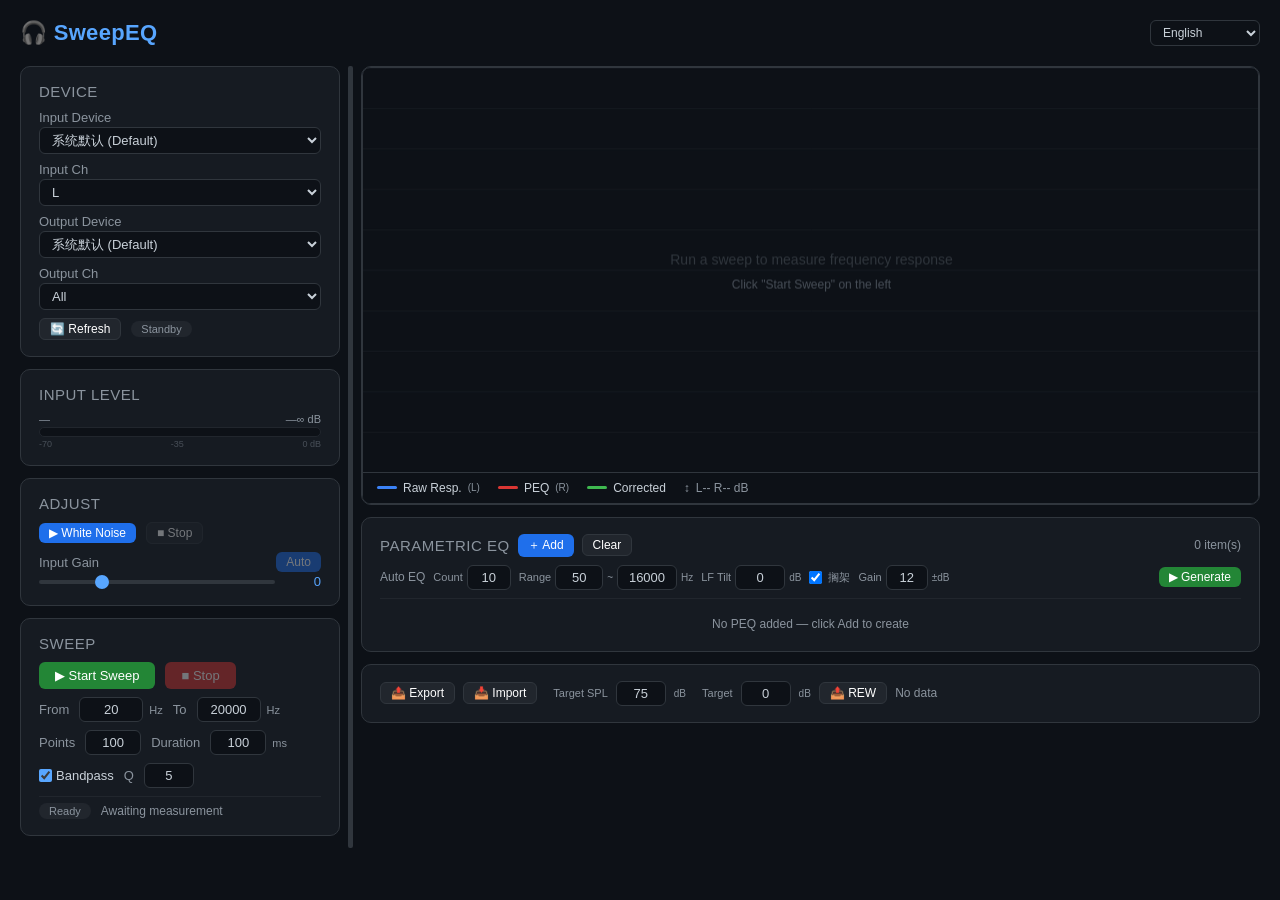
==== index.html @ e8b6a707 "formal commit" ====
<!DOCTYPE html>
<html lang="zh-CN">
<head>
<meta charset="UTF-8">
<meta name="viewport" content="width=device-width, initial-scale=1.0">
<title>SweepEQ — Acoustic Measurement & PEQ</title>
<link rel="stylesheet" href="style.css">
</head>
<body>

<div style="max-width:1400px;margin:0 auto 20px;display:flex;align-items:center;justify-content:space-between">
  <h1 style="margin:0">🎧 SweepEQ</h1>
  <select id="langSelect" style="min-width:110px;background:#0d1117;border:1px solid #30363d;border-radius:6px;color:#c9d1d9;padding:4px 8px;font-size:12px">
    <option value="zh">中文</option>
    <option value="en">English</option>
    <option value="fr">Français</option>
    <option value="es">Español</option>
    <option value="ru">Русский</option>
    <option value="de">Deutsch</option>
    <option value="ja">日本語</option>
    <option value="ko">한국어</option>
    <option value="pt">Português</option>
  </select>
</div>

<div class="app-grid">

<!-- ===== LEFT SIDEBAR ===== -->
<div class="left-col">

  <!-- 设备选择 -->
  <div class="panel" id="devicePanel">
    <h2>设备 / Device</h2>
    <div class="panel-row" style="flex-direction:column;align-items:stretch;gap:2px">
      <label>输入</label>
      <select id="inDevice" class="grow"></select>
    </div>
    <div class="panel-row" style="flex-direction:column;align-items:stretch;gap:2px">
      <label>输入声道</label>
      <select id="inChannel" style="width:100%">
        <option value="0">L</option>
        <option value="1">R</option>
      </select>
    </div>
    <div class="panel-row" id="outDeviceRow" style="flex-direction:column;align-items:stretch;gap:2px">
      <label>输出</label>
      <select id="outDevice" class="grow"></select>
    </div>
    <div class="panel-row" style="flex-direction:column;align-items:stretch;gap:2px">
      <label>输出声道</label>
      <select id="outChannel" style="width:100%">
        <option value="all">全部</option>
        <option value="0">L</option>
        <option value="1">R</option>
      </select>
    </div>
    <div class="panel-row">
      <button id="refreshDevices" class="btn btn-secondary btn-sm">🔄 刷新设备</button>
      <span id="audioStatus" class="status-badge status-idle">待机</span>
    </div>
  </div>

  <!-- 输入电平（独立面板，全局可见） -->
  <div class="panel" id="levelPanel">
    <h2>输入电平 / Input Level</h2>
    <div class="panel-row" style="flex-direction:column;align-items:stretch;gap:2px">
      <div style="display:flex;justify-content:space-between;font-size:11px;color:#8b949e">
        <span id="levelLabel">—</span>
        <span id="levelDB">—∞ dB</span>
      </div>
      <div class="meter-track">
        <div class="meter-fill" id="meterFill" style="width:0%"></div>
      </div>
      <div style="display:flex;justify-content:space-between;font-size:9px;color:#484f58">
        <span>-70</span><span>-35</span><span>0 dB</span>
      </div>
    </div>
  </div>

  <!-- 调整 -->
  <div class="panel" id="adjustPanel">
    <h2>调整 / Adjust</h2>
    <div class="panel-row">
      <button id="playNoiseBtn" class="btn btn-accent btn-sm">▶ 白噪声</button>
      <button id="stopNoiseBtn" class="btn btn-secondary btn-sm" disabled>■ 停止</button>
    </div>
    <div class="panel-row" style="flex-direction:column;align-items:stretch;gap:2px">
      <div style="display:flex;justify-content:space-between;align-items:center">
        <label>输入增益</label>
        <button id="autoLevelBtn" class="btn btn-accent btn-sm" disabled>自动调整</button>
      </div>
      <div style="display:flex;gap:10px;align-items:center">
        <input type="range" id="inGain" min="-12" max="36" value="0" step="1" style="flex:1">
        <span id="inGainVal" class="range-value">0</span>
      </div>
    </div>
  </div>

  <!-- 测试 -->
  <div class="panel" id="sweepPanel">
    <h2>测试 / Sweep</h2>
    <div class="panel-row">
      <button id="startSweepBtn" class="btn btn-primary">▶ 开始扫频</button>
      <button id="stopSweepBtn" class="btn btn-danger" disabled>■ 停止</button>
    </div>
    <div class="panel-row">
      <label>起始</label>
      <input type="number" id="sweepFreqLow" value="20" min="10" max="20000" style="width:64px">
      <span style="font-size:11px;color:#8b949e;margin-left:-4px">Hz</span>
      <label>终止</label>
      <input type="number" id="sweepFreqHigh" value="20000" min="20" max="24000" style="width:64px">
      <span style="font-size:11px;color:#8b949e;margin-left:-4px">Hz</span>
    </div>
    <div class="panel-row">
      <label>点数</label>
      <input type="number" id="sweepPoints" value="100" min="5" max="500" style="width:56px">
      <label>时长</label>
      <input type="number" id="pointDuration" value="100" min="20" max="1000" style="width:56px">
      <span style="font-size:11px;color:#8b949e;margin-left:-4px">ms</span>
    </div>
    <div class="panel-row">
      <label class="chk-label">
        <input type="checkbox" id="useFilter" checked>
        带通滤波
      </label>
      <label>Q</label>
      <input type="number" id="filterQ" value="5" min="0.5" max="20" step="0.5" style="width:50px">
    </div>
    <!-- 进度由下方状态栏显示 -->
    <div class="panel-row" style="margin-top:6px;padding-top:6px;border-top:1px solid #21262d">
      <span id="measureStatus" class="status-badge status-idle">就绪</span>
      <span style="font-size:12px;color:#8b949e" id="statusDetail">等待测量</span>
    </div>
  </div>
</div>

<div class="resizer" id="resizer"></div>

<!-- ===== RIGHT MAIN ===== -->
<div class="right-col">

  <!-- Canvas -->
  <div class="panel" style="padding:0;overflow:hidden">
    <div class="canvas-wrap">
      <canvas id="freqChart"></canvas>
      <div class="canvas-legend">
        <span class="legend-item"><span class="legend-dot" style="background:#3b82f6"></span> 原始频响 <span style="color:#8b949e;font-size:10px">(左轴)</span></span>
        <span class="legend-item"><span class="legend-dot" style="background:#da3633"></span> PEQ <span style="color:#8b949e;font-size:10px">(右轴)</span></span>
        <span class="legend-item"><span class="legend-dot" style="background:#3fb950"></span> 校正后</span>
        <span class="legend-item" style="color:#8b949e">↕ <span id="yRangeLabel">L-- R-- dB</span></span>
      </div>
    </div>
  </div>

  <!-- PEQ -->
  <div class="panel" id="peqPanel">
    <div class="flex-row">
      <h2 style="margin-bottom:0">Parametric EQ</h2>
      <button id="addPeqBtn" class="btn btn-accent btn-sm">＋ 添加</button>
      <button id="clearPeqBtn" class="btn btn-secondary btn-sm">清除</button>
      <span id="peqCount" style="font-size:12px;color:#8b949e;margin-left:auto">0 个</span>
    </div>
    <div class="panel-row" style="flex-wrap:wrap;gap:8px;padding:8px 0;border-bottom:1px solid #21262d;margin-bottom:6px">
      <span style="font-size:12px;color:#8b949e;white-space:nowrap" data-i18n="autoPeqLabel">自动 PEQ</span>
      <span style="display:inline-flex;align-items:center;gap:4px">
        <label style="font-size:11px" data-i18n="autoPeqCount">数量</label>
        <input type="number" id="autoPeqCount" value="10" min="1" max="20" style="width:44px">
      </span>
      <span style="display:inline-flex;align-items:center;gap:4px">
        <label style="font-size:11px" data-i18n="autoPeqFlat">调整响应范围</label>
        <input type="number" id="autoPeqFreqLow" value="50" min="10" max="20000" style="width:48px">
        <span style="font-size:10px;color:#8b949e">~</span>
        <input type="number" id="autoPeqFreqHigh" value="16000" min="20" max="24000" style="width:60px">
        <span style="font-size:10px;color:#8b949e">Hz</span>
      </span>
      <span style="display:inline-flex;align-items:center;gap:4px">
        <label style="font-size:11px" data-i18n="autoPeqTilt">低频增益</label>
        <input type="number" id="autoPeqTilt" value="0" min="-24" max="24" step="0.5" style="width:50px">
        <span style="font-size:10px;color:#8b949e">dB</span>
      </span>
      <span style="display:inline-flex;align-items:center;gap:4px">
        <label style="font-size:11px">
          <input type="checkbox" id="autoPeqShelving" checked style="margin:0 3px 0 0;vertical-align:middle">
          搁架
        </label>
      </span>
      <span style="display:inline-flex;align-items:center;gap:4px">
        <label style="font-size:11px" data-i18n="autoPeqGain">PEQ 增益</label>
        <input type="number" id="autoPeqMaxGain" value="12" min="1" max="40" style="width:42px">
        <span style="font-size:10px;color:#8b949e">±dB</span>
      </span>
      <button id="autoPeqBtn" class="btn btn-primary btn-sm" style="margin-left:auto" data-i18n="autoPeqBtn">▶ 生成</button>
    </div>
    <div id="peqList" class="peq-list"></div>
    <div id="peqEmpty" class="peq-summary">尚未添加 PEQ — 点击「添加」创建</div>
  </div>

  <!-- 导入/导出 -->
  <div class="panel">
    <div class="flex-row">
      <button id="exportBtn" class="btn btn-secondary btn-sm">📤 导出数据</button>
      <button id="importBtn" class="btn btn-secondary btn-sm">📥 导入数据</button>
      <input type="file" id="importFile" accept=".json" style="display:none">
      <label style="font-size:11px;margin-left:8px" data-i18n="targetSpl">目标 SPL</label>
      <input type="number" id="targetSplInput" value="75" min="40" max="120" step="0.5" style="width:50px">
      <span style="font-size:10px;color:#8b949e">dB</span>
      <label style="font-size:11px;margin-left:8px" data-i18n="autoPeqTarget">目标增益</label>
      <input type="number" id="autoPeqTarget" value="0" min="-40" max="0" step="0.5" style="width:50px">
      <span style="font-size:10px;color:#8b949e">dB</span>
      <button id="exportRewBtn" class="btn btn-secondary btn-sm" data-i18n="exportRew">📤 REW</button>
      <span style="font-size:12px;color:#8b949e" id="dataInfo">无测量数据</span>
    </div>
  </div>
</div>

</div>

<script src="peq.js"></script>
<script src="app.js"></script>
</body>
</html>
---- style.css ----
/* ===== Reset & Base ===== */
*, *::before, *::after { box-sizing: border-box; margin: 0; padding: 0; }
body {
  font-family: -apple-system, BlinkMacSystemFont, 'Segoe UI', Roboto, Helvetica, Arial, sans-serif;
  background: #0d1117;
  color: #c9d1d9;
  padding: 20px;
  min-height: 100vh;
}
h1 {
  font-size: 22px;
  font-weight: 600;
  margin: 0 auto 20px;
  max-width: 1400px;
  color: #58a6ff;
  letter-spacing: 0.3px;
}
h2 {
  font-size: 15px;
  font-weight: 500;
  margin-bottom: 10px;
  color: #8b949e;
  text-transform: uppercase;
  letter-spacing: 0.5px;
}
h3 {
  font-size: 13px;
  font-weight: 500;
  margin-bottom: 6px;
  color: #8b949e;
}
/* ===== Layout ===== */
.app-grid {
  display: flex;
  gap: 8px;
  max-width: 1400px;
  margin: 0 auto;
  align-items: flex-start;
}
.left-col {
  width: 320px;
  flex-shrink: 0;
}
.right-col {
  flex: 1;
  min-width: 0;
}
/* ===== Resizer ===== */
.resizer {
  width: 5px;
  cursor: col-resize;
  flex-shrink: 0;
  align-self: stretch;
  background: #30363d;
  border-radius: 2px;
  transition: background 0.15s;
}
.resizer:hover,
.resizer.resizing {
  background: #58a6ff;
}
@media (max-width: 900px) {
  .app-grid { flex-direction: column; }
  .left-col { width: 100% !important; }
  .right-col { width: 100%; }
  .canvas-wrap canvas { width: 100% !important; height: auto !important; }
  .resizer { display: none; }
  body { padding: 16px 10px; }
}
.panel {
  background: #161b22;
  border: 1px solid #30363d;
  border-radius: 10px;
  padding: 16px 18px;
  margin-bottom: 12px;
}
.panel-row {
  display: flex;
  gap: 10px;
  flex-wrap: wrap;
  align-items: center;
  margin-bottom: 8px;
}
.panel-row:last-child { margin-bottom: 0; }
/* ===== Form Controls ===== */
label {
  font-size: 13px;
  color: #8b949e;
  white-space: nowrap;
}
select, input[type="range"], input[type="number"] {
  background: #0d1117;
  border: 1px solid #30363d;
  border-radius: 6px;
  color: #c9d1d9;
  padding: 4px 8px;
  font-size: 13px;
}
select { min-width: 120px; }
select:focus { border-color: #58a6ff; outline: none; }
input[type="number"] {
  -moz-appearance: textfield;
  padding: 4px 6px;
  text-align: center;
  font-variant-numeric: tabular-nums;
}
input[type="number"]::-webkit-inner-spin-button,
input[type="number"]::-webkit-outer-spin-button {
  -webkit-appearance: none;
  margin: 0;
}
input[type="number"]:focus { border-color: #58a6ff; outline: none; }
input[type="range"] {
  -webkit-appearance: none;
  appearance: none;
  height: 4px;
  background: #30363d;
  border-radius: 2px;
  border: none;
  padding: 0;
  flex: 1;
  min-width: 80px;
}
input[type="range"]::-webkit-slider-thumb {
  -webkit-appearance: none;
  appearance: none;
  width: 14px;
  height: 14px;
  border-radius: 50%;
  background: #58a6ff;
  cursor: pointer;
}
input[type="range"]::-moz-range-thumb {
  width: 14px;
  height: 14px;
  border-radius: 50%;
  background: #58a6ff;
  cursor: pointer;
  border: none;
}
.range-value {
  font-size: 13px;
  color: #58a6ff;
  min-width: 36px;
  text-align: right;
  font-variant-numeric: tabular-nums;
}
.chk-label {
  display: flex;
  align-items: center;
  gap: 4px;
  font-size: 13px;
  cursor: pointer;
  color: #c9d1d9;
}
.chk-label input[type="checkbox"] {
  accent-color: #58a6ff;
}
/* ===== Buttons ===== */
.btn {
  border: none;
  border-radius: 6px;
  padding: 6px 16px;
  font-size: 13px;
  font-weight: 500;
  cursor: pointer;
  transition: background 0.15s, opacity 0.15s;
  color: #fff;
}
.btn:disabled { opacity: 0.4; cursor: not-allowed; }
.btn-primary { background: #238636; }
.btn-primary:hover:not(:disabled) { background: #2ea043; }
.btn-danger { background: #da3633; }
.btn-danger:hover:not(:disabled) { background: #f85149; }
.btn-accent { background: #1f6feb; }
.btn-accent:hover:not(:disabled) { background: #388bfd; }
.btn-secondary { background: #21262d; border: 1px solid #30363d; }
.btn-secondary:hover:not(:disabled) { background: #30363d; }
.btn-sm { padding: 3px 10px; font-size: 12px; }
/* ===== Progress ===== */
.progress-bar {
  height: 6px;
  background: #21262d;
  border-radius: 3px;
  overflow: hidden;
  margin: 6px 0;
}
.progress-fill {
  height: 100%;
  width: 0%;
  background: linear-gradient(90deg, #58a6ff, #1f6feb);
  transition: width 0.1s;
}
.progress-text {
  font-size: 12px;
  color: #8b949e;
  text-align: center;
}
/* ===== Canvas ===== */
.canvas-wrap {
  background: #0d1117;
  border: 1px solid #30363d;
  border-radius: 8px;
  overflow: hidden;
  position: relative;
}
.canvas-wrap canvas {
  display: block;
  width: 100%;
  height: auto;
  aspect-ratio: 2 / 1;
  cursor: crosshair;
}
.canvas-legend {
  display: flex;
  gap: 18px;
  padding: 8px 14px;
  flex-wrap: wrap;
  font-size: 12px;
  background: #0d1117;
  border-top: 1px solid #30363d;
}
.legend-item {
  display: flex;
  align-items: center;
  gap: 6px;
}
.legend-dot {
  width: 20px;
  height: 3px;
  border-radius: 2px;
}
/* ===== PEQ List ===== */
.peq-list { margin-top: 8px; }
.peq-item {
  display: grid;
  grid-template-columns: auto 1fr 1fr 1fr auto;
  gap: 4px;
  align-items: center;
  background: #0d1117;
  border: 1px solid #30363d;
  border-radius: 6px;
  padding: 8px 10px;
  margin-bottom: 14px;
}
.peq-item .peq-params {
  display: contents;
}
.peq-item .param-group {
  display: flex;
  align-items: center;
  gap: 4px;
}
.peq-item .param-group label {
  font-size: 11px;
  min-width: 14px;
}
.peq-item .param-group .range-value {
  font-size: 11px;
  min-width: 30px;
}
.peq-summary {
  font-size: 12px;
  color: #8b949e;
  text-align: center;
  padding: 10px 0 4px;
}
/* ===== Status ===== */
.status-badge {
  display: inline-block;
  padding: 2px 10px;
  border-radius: 10px;
  font-size: 11px;
  font-weight: 500;
}
.status-idle { background: #21262d; color: #8b949e; }
.status-active { background: #1f6feb33; color: #58a6ff; animation: pulse 1.5s infinite; }
.status-done { background: #23863633; color: #3fb950; }
.status-error { background: #da363333; color: #f85149; }
@keyframes pulse { 0%,100%{opacity:1;} 50%{opacity:0.5;} }
/* ===== Level Meter ===== */
.meter-track {
  height: 10px;
  background: #0d1117;
  border-radius: 5px;
  overflow: hidden;
  border: 1px solid #21262d;
  position: relative;
}
.meter-fill {
  height: 100%;
  border-radius: 4px;
  transition: width 0.06s ease;
  background: linear-gradient(90deg, #3fb950 0%, #d29922 55%, #da3633 85%, #f85149 100%);
}
/* ===== Left sidebar narrow ===== */
.narrow-input { max-width: 70px; }
.flex-col { display: flex; flex-direction: column; gap: 8px; }
.flex-row { display: flex; gap: 8px; flex-wrap: wrap; align-items: center; }
.grow { flex: 1; }
.mt-6 { margin-top: 6px; }
.mb-6 { margin-bottom: 6px; }

/* ===== Confirm Dialog ===== */
.confirm-overlay {
  position: fixed; top:0; left:0; right:0; bottom:0;
  background: rgba(0,0,0,0.6);
  display:flex; align-items:center; justify-content:center;
  z-index:9999;
}
.confirm-box {
  background:#161b22; border:1px solid #30363d; border-radius:12px;
  padding:28px 32px; min-width:340px; max-width:460px;
  box-shadow:0 16px 48px rgba(0,0,0,0.5);
}
.confirm-box p {
  color:#c9d1d9; font-size:14px; line-height:1.6; margin:0 0 24px;
}
.confirm-actions {
  display:flex; gap:10px; justify-content:flex-end;
}
.confirm-actions .btn { min-width:90px; }
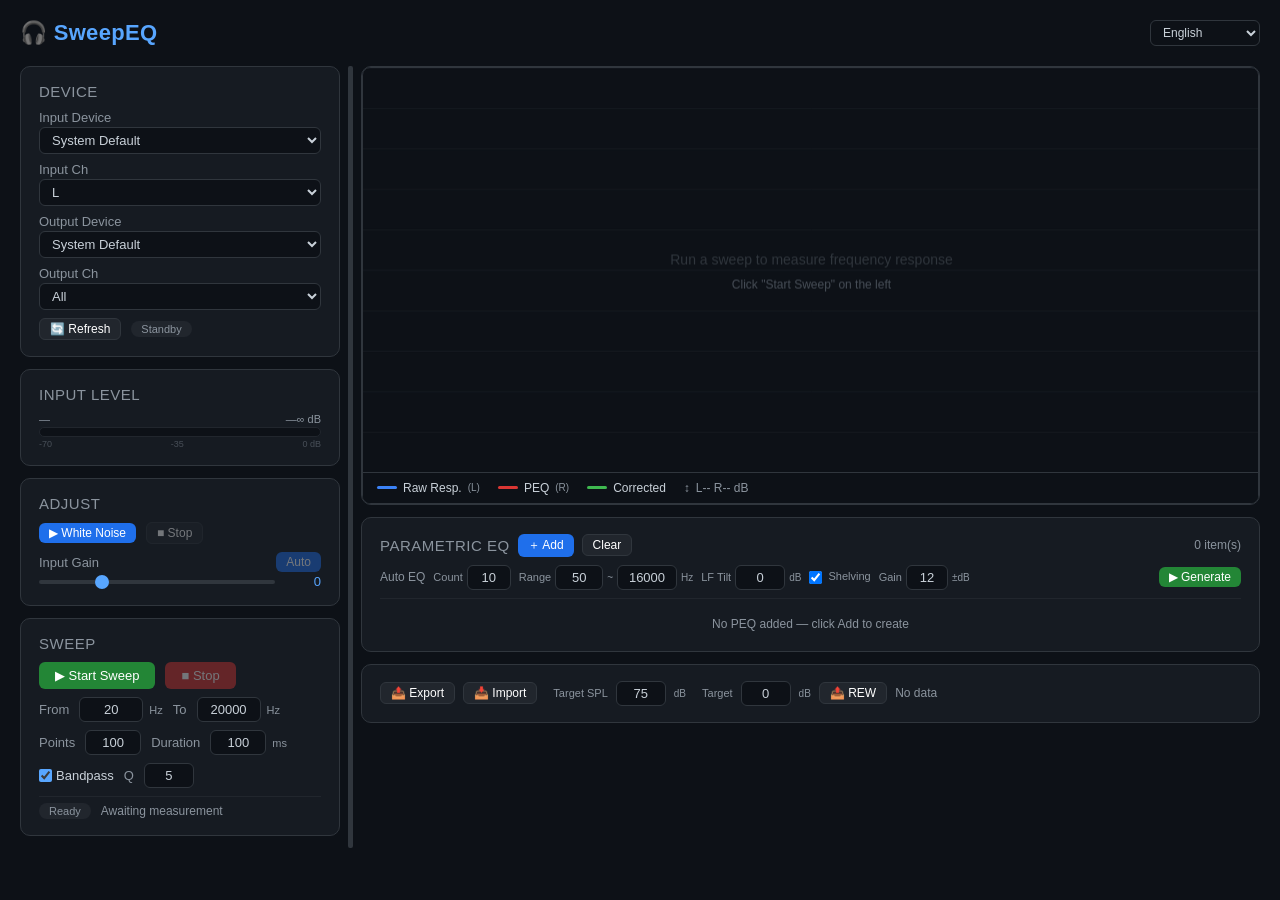
==== commit 912f2b27: "fixes" ====
--- a/index.html
+++ b/index.html
@@ -1,9 +1,11 @@
 <!DOCTYPE html>
-<html lang="zh-CN">
+<html lang="en">
 <head>
 <meta charset="UTF-8">
 <meta name="viewport" content="width=device-width, initial-scale=1.0">
-<title>SweepEQ — Acoustic Measurement & PEQ</title>
+<meta name="description" content="Sweep EQ — Free online acoustic measurement and parametric EQ optimization tool. Measure room frequency response and generate PEQ filters automatically.">
+<meta name="keywords" content="room eq, acoustic measurement, frequency response, parametric eq, peq, sweep, audio calibration, speaker measurement, headphone eq, room correction, auto eq, sound tuning">
+<title>Sweep EQ: Room EQ made easy</title>
 <link rel="stylesheet" href="style.css">
 </head>
 <body>
@@ -11,13 +13,13 @@
 <div style="max-width:1400px;margin:0 auto 20px;display:flex;align-items:center;justify-content:space-between">
   <h1 style="margin:0">🎧 SweepEQ</h1>
   <select id="langSelect" style="min-width:110px;background:#0d1117;border:1px solid #30363d;border-radius:6px;color:#c9d1d9;padding:4px 8px;font-size:12px">
+    <option value="en">English</option>
     <option value="zh">中文</option>
-    <option value="en">English</option>
     <option value="fr">Français</option>
     <option value="es">Español</option>
     <option value="ru">Русский</option>
     <option value="de">Deutsch</option>
-    <option value="ja">日本語</option>
+    <option value="ja">Japanese</option>
     <option value="ko">한국어</option>
     <option value="pt">Português</option>
   </select>
@@ -28,41 +30,41 @@
 <!-- ===== LEFT SIDEBAR ===== -->
 <div class="left-col">
 
-  <!-- 设备选择 -->
+  <!-- Device Panel -->
   <div class="panel" id="devicePanel">
-    <h2>设备 / Device</h2>
-    <div class="panel-row" style="flex-direction:column;align-items:stretch;gap:2px">
-      <label>输入</label>
+    <h2>Device</h2>
+    <div class="panel-row" style="flex-direction:column;align-items:stretch;gap:2px">
+      <label>Input</label>
       <select id="inDevice" class="grow"></select>
     </div>
     <div class="panel-row" style="flex-direction:column;align-items:stretch;gap:2px">
-      <label>输入声道</label>
+      <label>Input Channel</label>
       <select id="inChannel" style="width:100%">
         <option value="0">L</option>
         <option value="1">R</option>
       </select>
     </div>
     <div class="panel-row" id="outDeviceRow" style="flex-direction:column;align-items:stretch;gap:2px">
-      <label>输出</label>
+      <label>Output</label>
       <select id="outDevice" class="grow"></select>
     </div>
     <div class="panel-row" style="flex-direction:column;align-items:stretch;gap:2px">
-      <label>输出声道</label>
+      <label>Output Channel</label>
       <select id="outChannel" style="width:100%">
-        <option value="all">全部</option>
+        <option value="all">All</option>
         <option value="0">L</option>
         <option value="1">R</option>
       </select>
     </div>
     <div class="panel-row">
-      <button id="refreshDevices" class="btn btn-secondary btn-sm">🔄 刷新设备</button>
-      <span id="audioStatus" class="status-badge status-idle">待机</span>
-    </div>
-  </div>
-
-  <!-- 输入电平（独立面板，全局可见） -->
+      <button id="refreshDevices" class="btn btn-secondary btn-sm">🔄 Refresh</button>
+      <span id="audioStatus" class="status-badge status-idle">Standby</span>
+    </div>
+  </div>
+
+  <!-- Input Level (always visible) -->
   <div class="panel" id="levelPanel">
-    <h2>输入电平 / Input Level</h2>
+    <h2>Input Level</h2>
     <div class="panel-row" style="flex-direction:column;align-items:stretch;gap:2px">
       <div style="display:flex;justify-content:space-between;font-size:11px;color:#8b949e">
         <span id="levelLabel">—</span>
@@ -77,17 +79,17 @@
     </div>
   </div>
 
-  <!-- 调整 -->
+  <!-- Adjust Panel -->
   <div class="panel" id="adjustPanel">
-    <h2>调整 / Adjust</h2>
-    <div class="panel-row">
-      <button id="playNoiseBtn" class="btn btn-accent btn-sm">▶ 白噪声</button>
-      <button id="stopNoiseBtn" class="btn btn-secondary btn-sm" disabled>■ 停止</button>
+    <h2>Adjust</h2>
+    <div class="panel-row">
+      <button id="playNoiseBtn" class="btn btn-accent btn-sm">▶ Noise</button>
+      <button id="stopNoiseBtn" class="btn btn-secondary btn-sm" disabled>■ Stop</button>
     </div>
     <div class="panel-row" style="flex-direction:column;align-items:stretch;gap:2px">
       <div style="display:flex;justify-content:space-between;align-items:center">
-        <label>输入增益</label>
-        <button id="autoLevelBtn" class="btn btn-accent btn-sm" disabled>自动调整</button>
+        <label>Input Gain</label>
+        <button id="autoLevelBtn" class="btn btn-accent btn-sm" disabled>Auto</button>
       </div>
       <div style="display:flex;gap:10px;align-items:center">
         <input type="range" id="inGain" min="-12" max="36" value="0" step="1" style="flex:1">
@@ -96,40 +98,40 @@
     </div>
   </div>
 
-  <!-- 测试 -->
+  <!-- Sweep Panel -->
   <div class="panel" id="sweepPanel">
-    <h2>测试 / Sweep</h2>
-    <div class="panel-row">
-      <button id="startSweepBtn" class="btn btn-primary">▶ 开始扫频</button>
-      <button id="stopSweepBtn" class="btn btn-danger" disabled>■ 停止</button>
-    </div>
-    <div class="panel-row">
-      <label>起始</label>
+    <h2>Sweep</h2>
+    <div class="panel-row">
+      <button id="startSweepBtn" class="btn btn-primary">▶ Start Sweep</button>
+      <button id="stopSweepBtn" class="btn btn-danger" disabled>■ Stop</button>
+    </div>
+    <div class="panel-row">
+      <label>Start</label>
       <input type="number" id="sweepFreqLow" value="20" min="10" max="20000" style="width:64px">
       <span style="font-size:11px;color:#8b949e;margin-left:-4px">Hz</span>
-      <label>终止</label>
+      <label>End</label>
       <input type="number" id="sweepFreqHigh" value="20000" min="20" max="24000" style="width:64px">
       <span style="font-size:11px;color:#8b949e;margin-left:-4px">Hz</span>
     </div>
     <div class="panel-row">
-      <label>点数</label>
+      <label>Points</label>
       <input type="number" id="sweepPoints" value="100" min="5" max="500" style="width:56px">
-      <label>时长</label>
+      <label>Duration</label>
       <input type="number" id="pointDuration" value="100" min="20" max="1000" style="width:56px">
       <span style="font-size:11px;color:#8b949e;margin-left:-4px">ms</span>
     </div>
     <div class="panel-row">
       <label class="chk-label">
         <input type="checkbox" id="useFilter" checked>
-        带通滤波
+        Bandpass
       </label>
       <label>Q</label>
       <input type="number" id="filterQ" value="5" min="0.5" max="20" step="0.5" style="width:50px">
     </div>
-    <!-- 进度由下方状态栏显示 -->
+    <!-- Progress shown in status bar below -->
     <div class="panel-row" style="margin-top:6px;padding-top:6px;border-top:1px solid #21262d">
-      <span id="measureStatus" class="status-badge status-idle">就绪</span>
-      <span style="font-size:12px;color:#8b949e" id="statusDetail">等待测量</span>
+      <span id="measureStatus" class="status-badge status-idle">Ready</span>
+      <span style="font-size:12px;color:#8b949e" id="statusDetail">Awaiting measurement</span>
     </div>
   </div>
 </div>
@@ -144,9 +146,9 @@
     <div class="canvas-wrap">
       <canvas id="freqChart"></canvas>
       <div class="canvas-legend">
-        <span class="legend-item"><span class="legend-dot" style="background:#3b82f6"></span> 原始频响 <span style="color:#8b949e;font-size:10px">(左轴)</span></span>
-        <span class="legend-item"><span class="legend-dot" style="background:#da3633"></span> PEQ <span style="color:#8b949e;font-size:10px">(右轴)</span></span>
-        <span class="legend-item"><span class="legend-dot" style="background:#3fb950"></span> 校正后</span>
+        <span class="legend-item"><span class="legend-dot" style="background:#3b82f6"></span> Raw FR <span style="color:#8b949e;font-size:10px">(L)</span></span>
+        <span class="legend-item"><span class="legend-dot" style="background:#da3633"></span> PEQ <span style="color:#8b949e;font-size:10px">(R)</span></span>
+        <span class="legend-item"><span class="legend-dot" style="background:#3fb950"></span> Corrected</span>
         <span class="legend-item" style="color:#8b949e">↕ <span id="yRangeLabel">L-- R-- dB</span></span>
       </div>
     </div>
@@ -156,59 +158,59 @@
   <div class="panel" id="peqPanel">
     <div class="flex-row">
       <h2 style="margin-bottom:0">Parametric EQ</h2>
-      <button id="addPeqBtn" class="btn btn-accent btn-sm">＋ 添加</button>
-      <button id="clearPeqBtn" class="btn btn-secondary btn-sm">清除</button>
-      <span id="peqCount" style="font-size:12px;color:#8b949e;margin-left:auto">0 个</span>
+      <button id="addPeqBtn" class="btn btn-accent btn-sm">＋ Add</button>
+      <button id="clearPeqBtn" class="btn btn-secondary btn-sm">Clear</button>
+      <span id="peqCount" style="font-size:12px;color:#8b949e;margin-left:auto">0</span>
     </div>
     <div class="panel-row" style="flex-wrap:wrap;gap:8px;padding:8px 0;border-bottom:1px solid #21262d;margin-bottom:6px">
-      <span style="font-size:12px;color:#8b949e;white-space:nowrap" data-i18n="autoPeqLabel">自动 PEQ</span>
-      <span style="display:inline-flex;align-items:center;gap:4px">
-        <label style="font-size:11px" data-i18n="autoPeqCount">数量</label>
+      <span style="font-size:12px;color:#8b949e;white-space:nowrap" data-i18n="autoPeqLabel">Auto EQ</span>
+      <span style="display:inline-flex;align-items:center;gap:4px">
+        <label style="font-size:11px" data-i18n="autoPeqCount">Count</label>
         <input type="number" id="autoPeqCount" value="10" min="1" max="20" style="width:44px">
       </span>
       <span style="display:inline-flex;align-items:center;gap:4px">
-        <label style="font-size:11px" data-i18n="autoPeqFlat">调整响应范围</label>
+        <label style="font-size:11px" data-i18n="autoPeqFlat">Range</label>
         <input type="number" id="autoPeqFreqLow" value="50" min="10" max="20000" style="width:48px">
         <span style="font-size:10px;color:#8b949e">~</span>
         <input type="number" id="autoPeqFreqHigh" value="16000" min="20" max="24000" style="width:60px">
         <span style="font-size:10px;color:#8b949e">Hz</span>
       </span>
       <span style="display:inline-flex;align-items:center;gap:4px">
-        <label style="font-size:11px" data-i18n="autoPeqTilt">低频增益</label>
+        <label style="font-size:11px" data-i18n="autoPeqTilt">LF Tilt</label>
         <input type="number" id="autoPeqTilt" value="0" min="-24" max="24" step="0.5" style="width:50px">
         <span style="font-size:10px;color:#8b949e">dB</span>
       </span>
       <span style="display:inline-flex;align-items:center;gap:4px">
         <label style="font-size:11px">
           <input type="checkbox" id="autoPeqShelving" checked style="margin:0 3px 0 0;vertical-align:middle">
-          搁架
+          Shelving
         </label>
       </span>
       <span style="display:inline-flex;align-items:center;gap:4px">
-        <label style="font-size:11px" data-i18n="autoPeqGain">PEQ 增益</label>
+        <label style="font-size:11px" data-i18n="autoPeqGain">PEQ Gain</label>
         <input type="number" id="autoPeqMaxGain" value="12" min="1" max="40" style="width:42px">
         <span style="font-size:10px;color:#8b949e">±dB</span>
       </span>
-      <button id="autoPeqBtn" class="btn btn-primary btn-sm" style="margin-left:auto" data-i18n="autoPeqBtn">▶ 生成</button>
+      <button id="autoPeqBtn" class="btn btn-primary btn-sm" style="margin-left:auto" data-i18n="autoPeqBtn">▶ Generate</button>
     </div>
     <div id="peqList" class="peq-list"></div>
-    <div id="peqEmpty" class="peq-summary">尚未添加 PEQ — 点击「添加」创建</div>
-  </div>
-
-  <!-- 导入/导出 -->
+    <div id="peqEmpty" class="peq-summary">No PEQ filters — click Add to create</div>
+  </div>
+
+  <!-- Import / Export -->
   <div class="panel">
     <div class="flex-row">
-      <button id="exportBtn" class="btn btn-secondary btn-sm">📤 导出数据</button>
-      <button id="importBtn" class="btn btn-secondary btn-sm">📥 导入数据</button>
+      <button id="exportBtn" class="btn btn-secondary btn-sm">📤 Export</button>
+      <button id="importBtn" class="btn btn-secondary btn-sm">📥 Import</button>
       <input type="file" id="importFile" accept=".json" style="display:none">
-      <label style="font-size:11px;margin-left:8px" data-i18n="targetSpl">目标 SPL</label>
+      <label style="font-size:11px;margin-left:8px" data-i18n="targetSpl">Target SPL</label>
       <input type="number" id="targetSplInput" value="75" min="40" max="120" step="0.5" style="width:50px">
       <span style="font-size:10px;color:#8b949e">dB</span>
-      <label style="font-size:11px;margin-left:8px" data-i18n="autoPeqTarget">目标增益</label>
+      <label style="font-size:11px;margin-left:8px" data-i18n="autoPeqTarget">Target Gain</label>
       <input type="number" id="autoPeqTarget" value="0" min="-40" max="0" step="0.5" style="width:50px">
       <span style="font-size:10px;color:#8b949e">dB</span>
       <button id="exportRewBtn" class="btn btn-secondary btn-sm" data-i18n="exportRew">📤 REW</button>
-      <span style="font-size:12px;color:#8b949e" id="dataInfo">无测量数据</span>
+      <span style="font-size:12px;color:#8b949e" id="dataInfo">No data</span>
     </div>
   </div>
 </div>
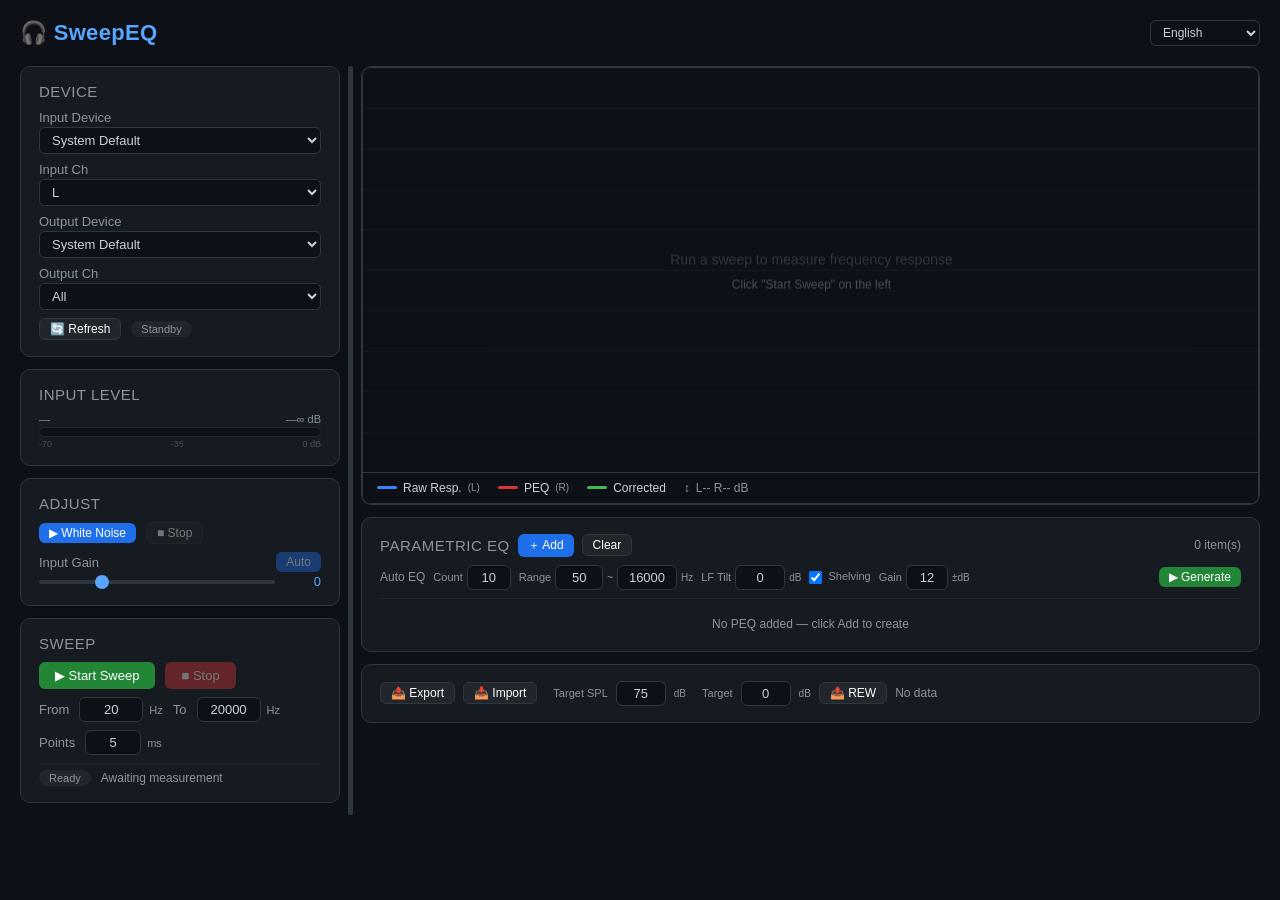
==== commit 29b4dc59: "fixes" ====
--- a/index.html
+++ b/index.html
@@ -114,19 +114,9 @@
       <span style="font-size:11px;color:#8b949e;margin-left:-4px">Hz</span>
     </div>
     <div class="panel-row">
-      <label>Points</label>
-      <input type="number" id="sweepPoints" value="100" min="5" max="500" style="width:56px">
       <label>Duration</label>
-      <input type="number" id="pointDuration" value="100" min="20" max="1000" style="width:56px">
-      <span style="font-size:11px;color:#8b949e;margin-left:-4px">ms</span>
-    </div>
-    <div class="panel-row">
-      <label class="chk-label">
-        <input type="checkbox" id="useFilter" checked>
-        Bandpass
-      </label>
-      <label>Q</label>
-      <input type="number" id="filterQ" value="5" min="0.5" max="20" step="0.5" style="width:50px">
+      <input type="number" id="sweepDuration" value="5" min="1" max="30" step="0.5" style="width:56px">
+      <span style="font-size:11px;color:#8b949e;margin-left:-4px">s</span>
     </div>
     <!-- Progress shown in status bar below -->
     <div class="panel-row" style="margin-top:6px;padding-top:6px;border-top:1px solid #21262d">
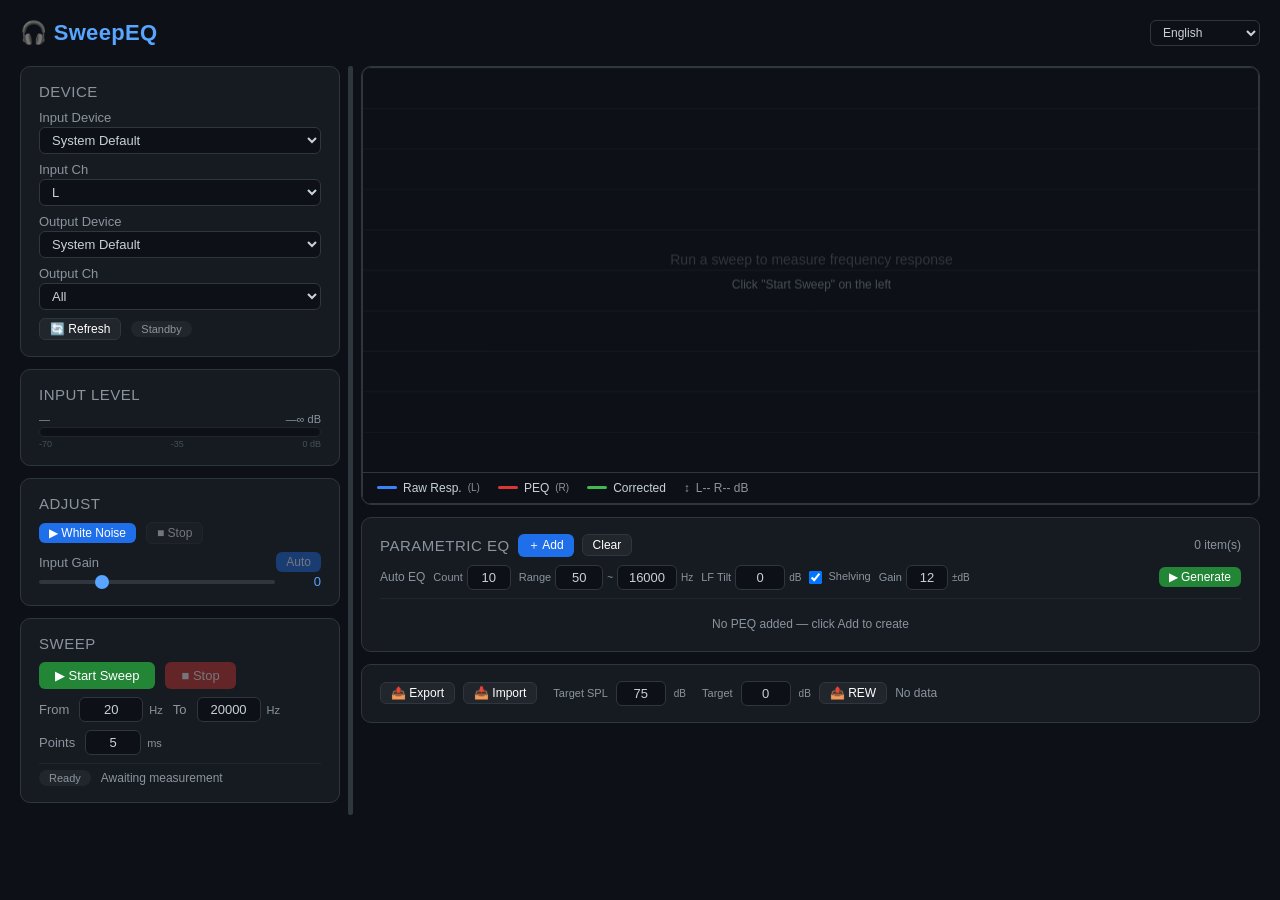
==== commit a813b0be: "save work" ====
--- a/index.html
+++ b/index.html
@@ -173,7 +173,7 @@
       <span style="display:inline-flex;align-items:center;gap:4px">
         <label style="font-size:11px">
           <input type="checkbox" id="autoPeqShelving" checked style="margin:0 3px 0 0;vertical-align:middle">
-          Shelving
+          <span data-i18n="autoPeqShelving">Shelving</span>
         </label>
       </span>
       <span style="display:inline-flex;align-items:center;gap:4px">
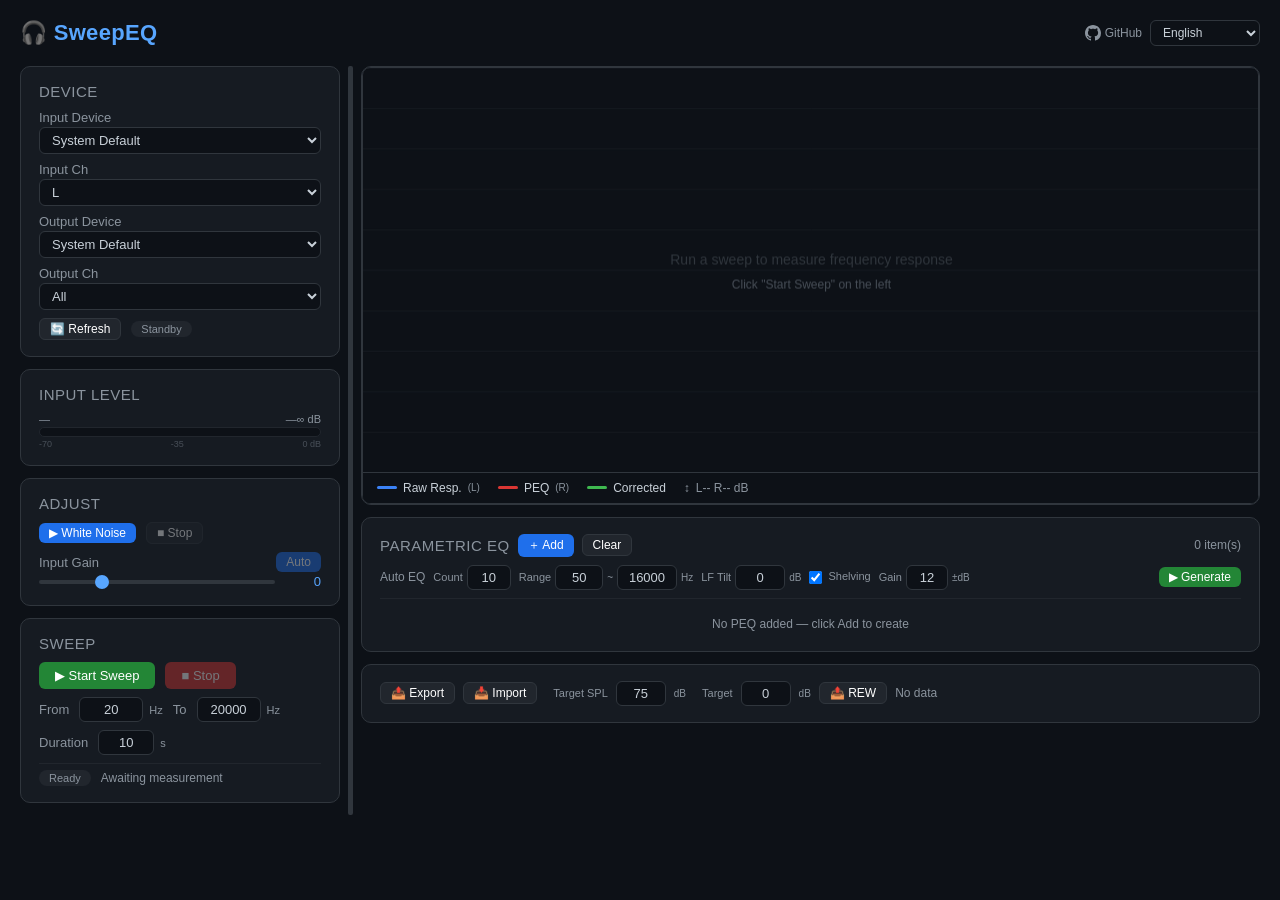
==== commit 7fc783cf: "fixes" ====
--- a/index.html
+++ b/index.html
@@ -10,8 +10,12 @@
 </head>
 <body>
 
-<div style="max-width:1400px;margin:0 auto 20px;display:flex;align-items:center;justify-content:space-between">
+<div style="max-width:1400px;margin:0 auto 20px;display:flex;align-items:center">
   <h1 style="margin:0">🎧 SweepEQ</h1>
+  <a href="https://github.com/zzc53/sweepeq" target="_blank" rel="noopener noreferrer" style="margin-left:auto;color:#8b949e;text-decoration:none;font-size:12px;display:flex;align-items:center;gap:4px;padding:4px 8px;border-radius:6px">
+    <svg height="16" width="16" viewBox="0 0 16 16" fill="currentColor"><path d="M8 0C3.58 0 0 3.58 0 8c0 3.54 2.29 6.53 5.47 7.59.4.07.55-.17.55-.38 0-.19-.01-.82-.01-1.49-2.01.37-2.53-.49-2.69-.94-.09-.23-.48-.94-.82-1.13-.28-.15-.68-.52-.01-.53.63-.01 1.08.58 1.23.82.72 1.21 1.87.87 2.33.66.07-.52.28-.87.51-1.07-1.78-.2-3.64-.89-3.64-3.95 0-.87.31-1.59.82-2.15-.08-.2-.36-1.02.08-2.12 0 0 .67-.21 2.2.82.64-.18 1.32-.27 2-.27.68 0 1.36.09 2 .27 1.53-1.04 2.2-.82 2.2-.82.44 1.1.16 1.92.08 2.12.51.56.82 1.27.82 2.15 0 3.07-1.87 3.75-3.65 3.95.29.25.54.73.54 1.48 0 1.07-.01 1.93-.01 2.2 0 .21.15.46.55.38A8.013 8.013 0 0016 8c0-4.42-3.58-8-8-8z"/></svg>
+    GitHub
+  </a>
   <select id="langSelect" style="min-width:110px;background:#0d1117;border:1px solid #30363d;border-radius:6px;color:#c9d1d9;padding:4px 8px;font-size:12px">
     <option value="en">English</option>
     <option value="zh">中文</option>
@@ -115,7 +119,7 @@
     </div>
     <div class="panel-row">
       <label>Duration</label>
-      <input type="number" id="sweepDuration" value="5" min="1" max="30" step="0.5" style="width:56px">
+      <input type="number" id="sweepDuration" value="10" min="1" max="30" step="0.5" style="width:56px">
       <span style="font-size:11px;color:#8b949e;margin-left:-4px">s</span>
     </div>
     <!-- Progress shown in status bar below -->
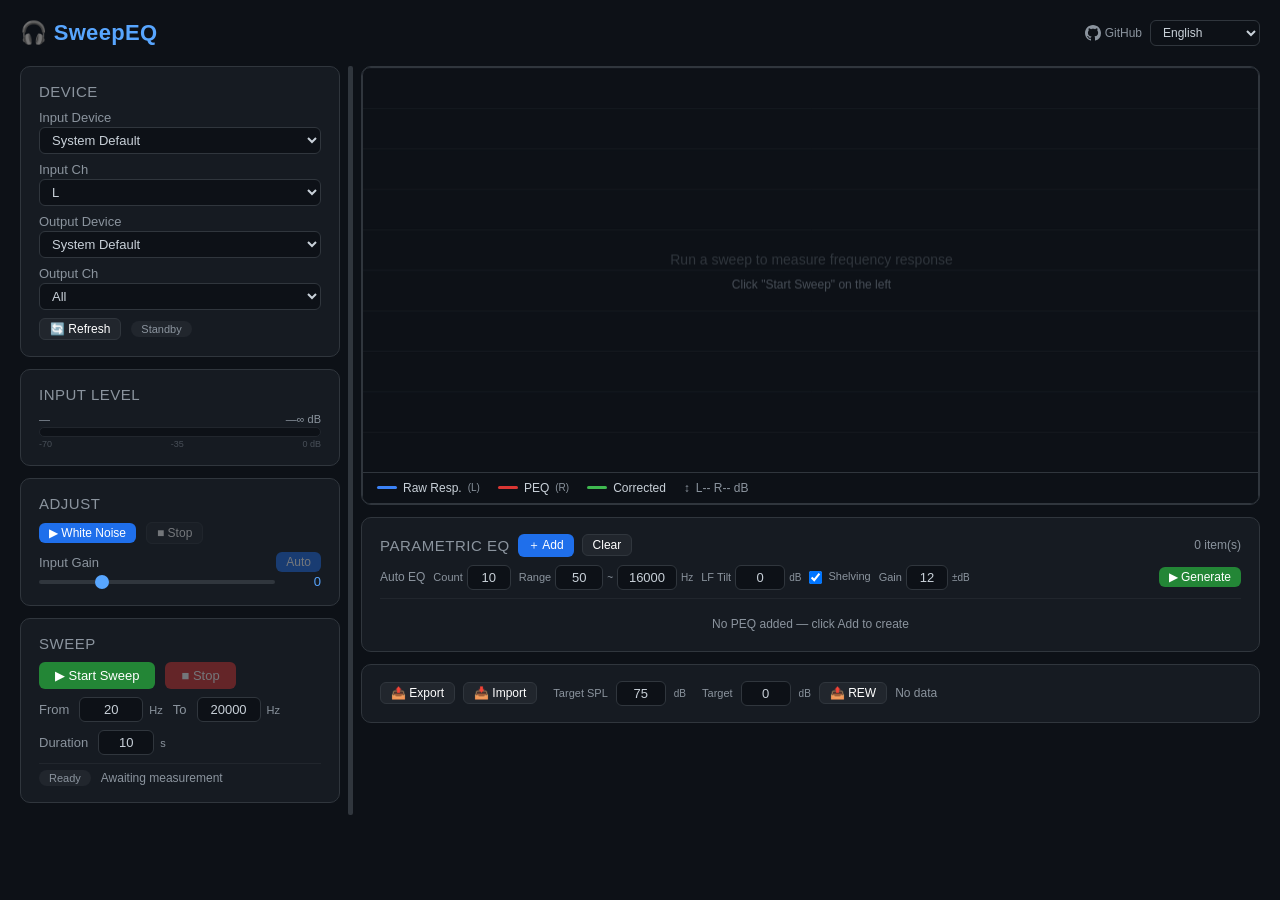
==== commit 6dd6c674: "change slogan" ====
--- a/index.html
+++ b/index.html
@@ -5,7 +5,7 @@
 <meta name="viewport" content="width=device-width, initial-scale=1.0">
 <meta name="description" content="Sweep EQ — Free online acoustic measurement and parametric EQ optimization tool. Measure room frequency response and generate PEQ filters automatically.">
 <meta name="keywords" content="room eq, acoustic measurement, frequency response, parametric eq, peq, sweep, audio calibration, speaker measurement, headphone eq, room correction, auto eq, sound tuning">
-<title>Sweep EQ: Room EQ made easy</title>
+<title>Sweep EQ: EQ Made Easy</title>
 <link rel="stylesheet" href="style.css">
 </head>
 <body>
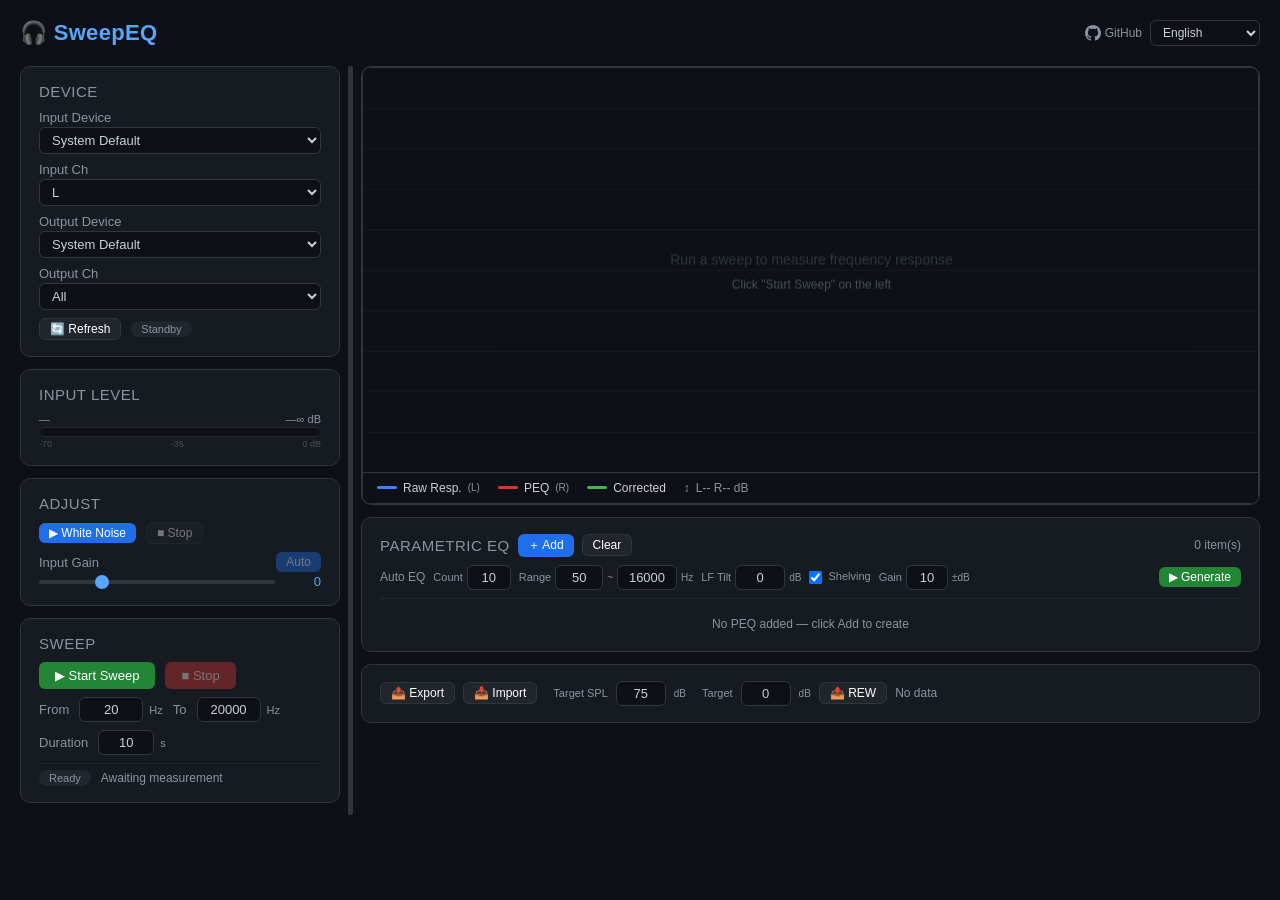
==== commit da2d3baf: "autopeq rewrite and tweaks" ====
--- a/index.html
+++ b/index.html
@@ -182,7 +182,7 @@
       </span>
       <span style="display:inline-flex;align-items:center;gap:4px">
         <label style="font-size:11px" data-i18n="autoPeqGain">PEQ Gain</label>
-        <input type="number" id="autoPeqMaxGain" value="12" min="1" max="40" style="width:42px">
+        <input type="number" id="autoPeqMaxGain" value="10" min="1" max="40" style="width:42px">
         <span style="font-size:10px;color:#8b949e">±dB</span>
       </span>
       <button id="autoPeqBtn" class="btn btn-primary btn-sm" style="margin-left:auto" data-i18n="autoPeqBtn">▶ Generate</button>
